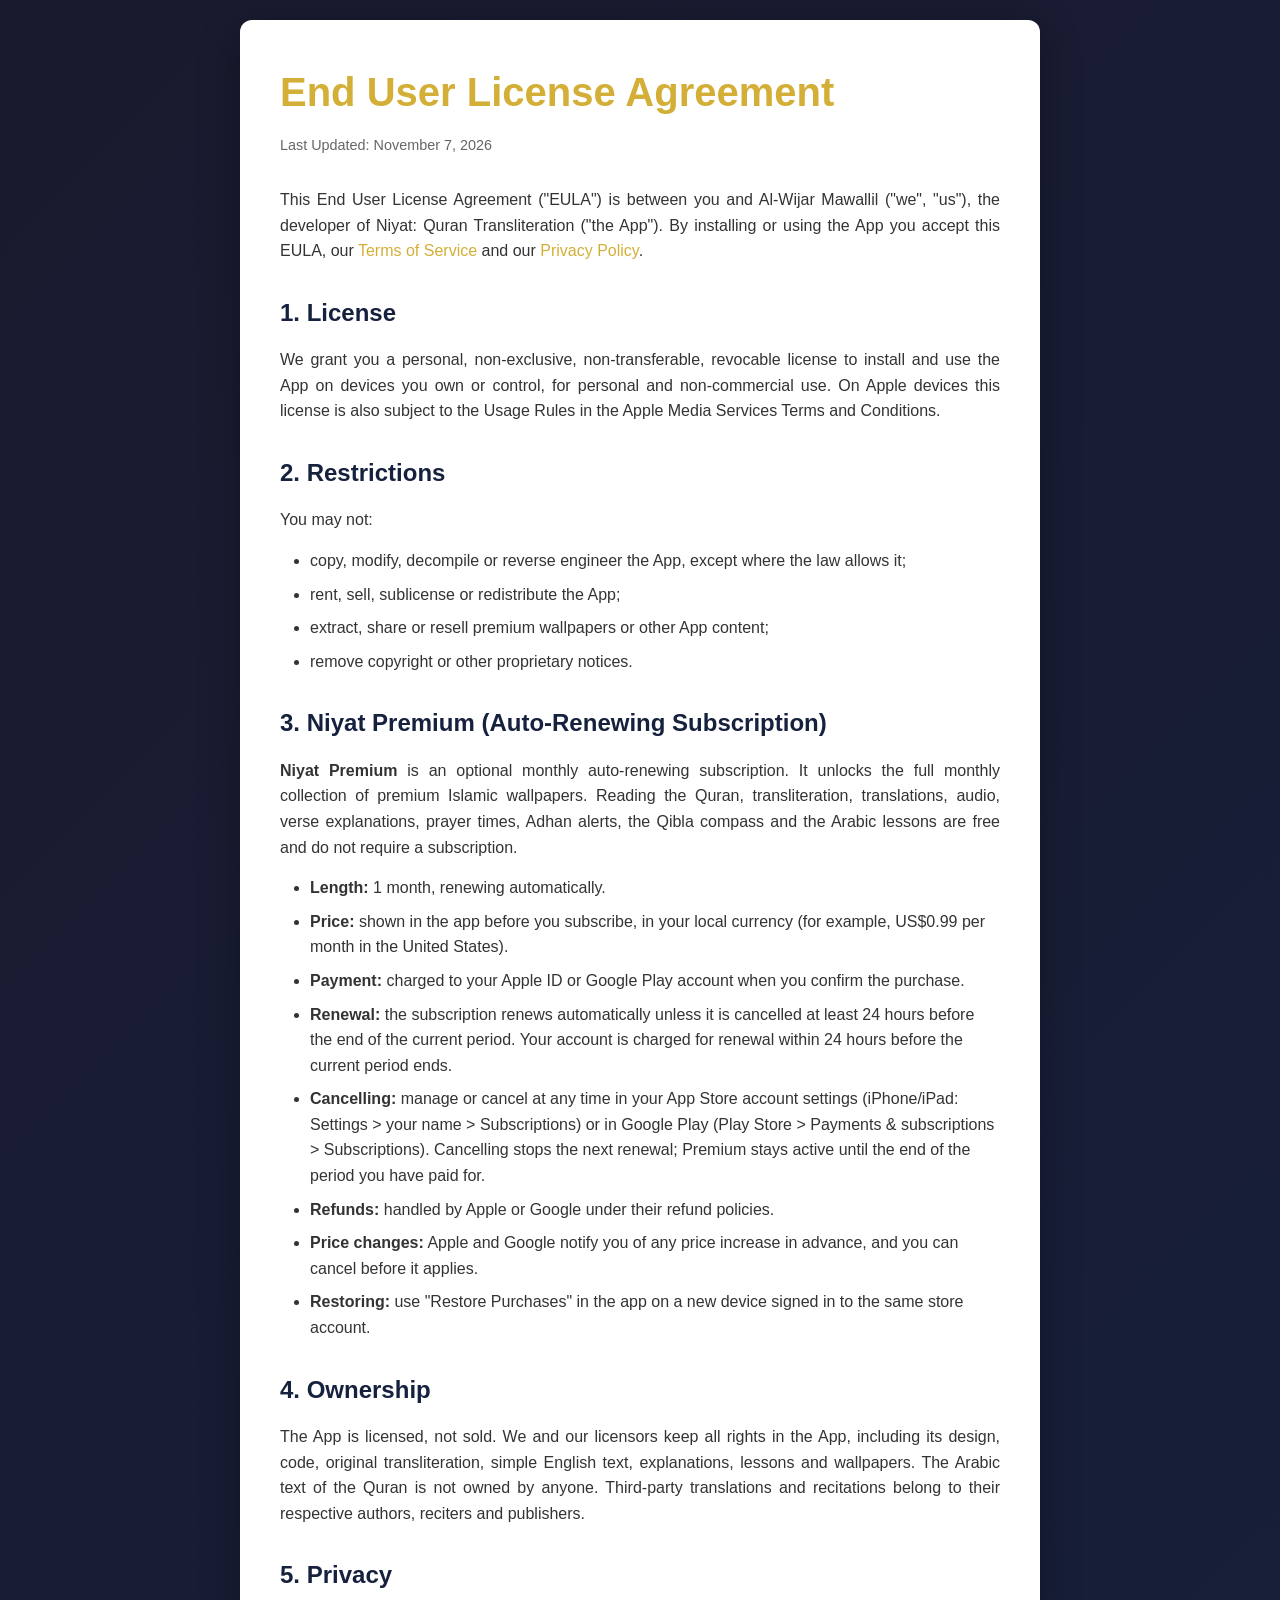
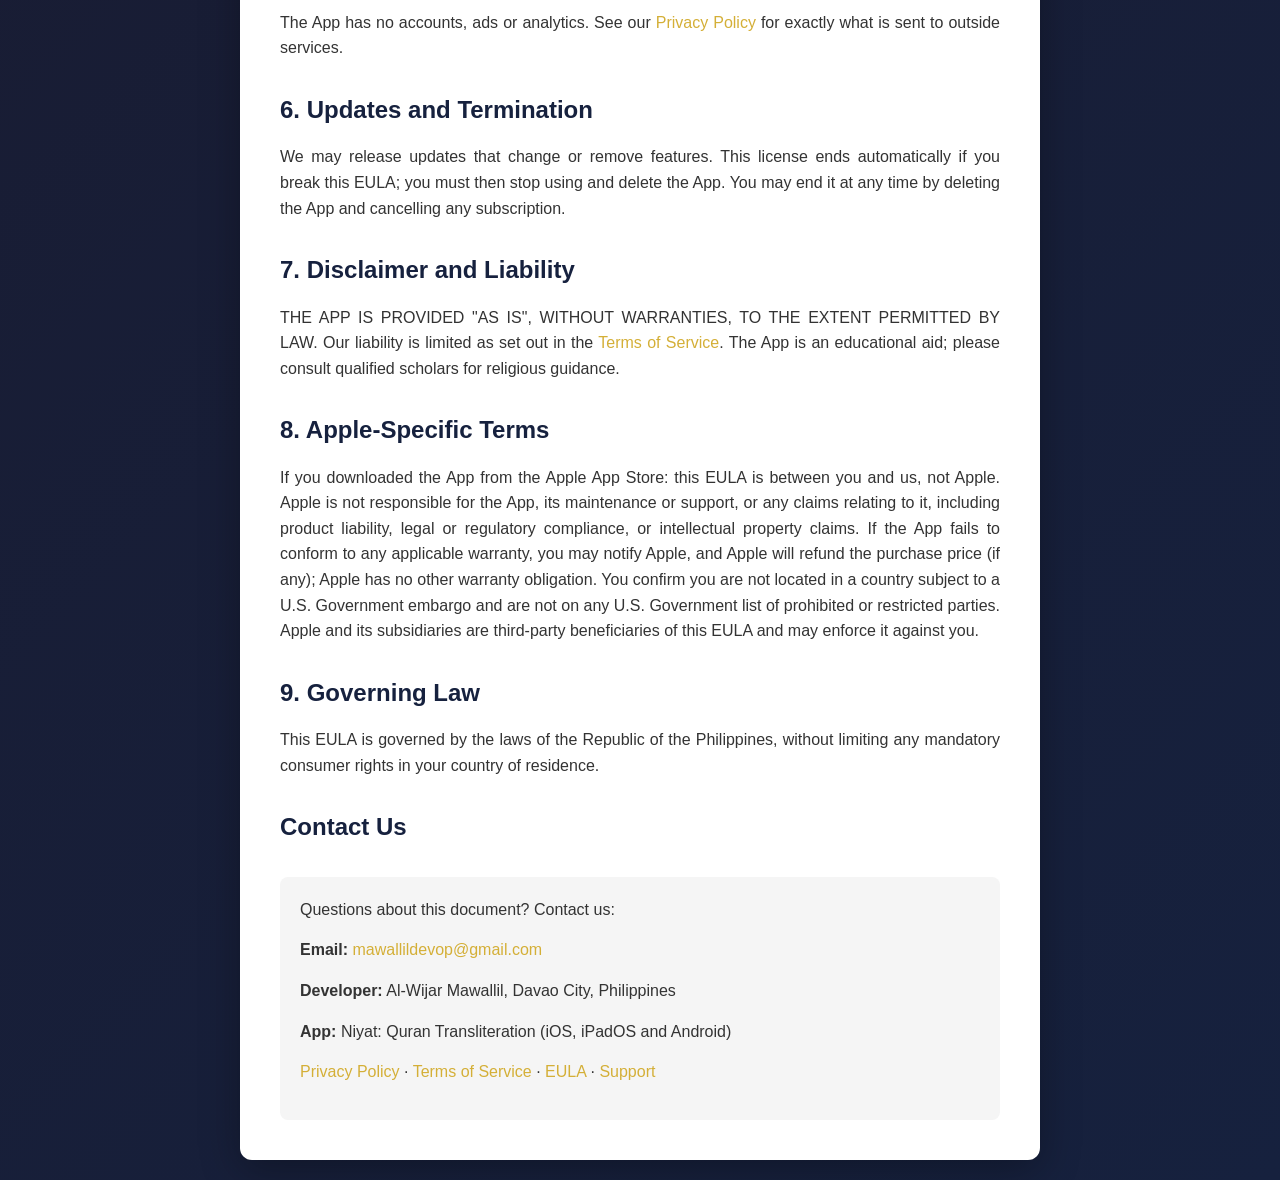
==== eula.html @ fa517d06 "Add Niyat legal and support pages Co-Authored-By: Claude Opus 5.5 <noreply@anthropic.com> Claude-Ses" ====
<!DOCTYPE html>
<html lang="en">

<head>
    <meta charset="UTF-8">
    <meta name="viewport" content="width=device-width, initial-scale=1.0">
    <title>End User License Agreement - Niyat</title>
    <style>
        * {
            margin: 0;
            padding: 0;
            box-sizing: border-box;
        }

        body {
            font-family: -apple-system, BlinkMacSystemFont, 'Segoe UI', Roboto, Oxygen, Ubuntu, Cantarell, sans-serif;
            line-height: 1.6;
            color: #333;
            background: linear-gradient(135deg, #1a1a2e 0%, #16213e 100%);
            min-height: 100vh;
            padding: 20px;
        }

        .container {
            max-width: 800px;
            margin: 0 auto;
            background: white;
            padding: 40px;
            border-radius: 12px;
            box-shadow: 0 10px 40px rgba(0, 0, 0, 0.3);
        }

        h1 {
            color: #D4AF37;
            margin-bottom: 10px;
            font-size: 2.5em;
        }

        .last-updated {
            color: #666;
            font-size: 0.9em;
            margin-bottom: 30px;
        }

        h2 {
            color: #16213e;
            margin-top: 30px;
            margin-bottom: 15px;
            font-size: 1.5em;
        }

        p {
            margin-bottom: 15px;
            text-align: justify;
        }

        ul {
            margin-left: 30px;
            margin-bottom: 15px;
        }

        li {
            margin-bottom: 8px;
        }

        .contact {
            background: #f5f5f5;
            padding: 20px;
            border-radius: 8px;
            margin-top: 30px;
        }

        .note {
            background: #fff8e1;
            border-left: 4px solid #D4AF37;
            padding: 15px 20px;
            border-radius: 6px;
            margin-bottom: 15px;
        }

        h3 {
            color: #16213e;
            margin: 20px 0 10px;
        }

        a {
            color: #D4AF37;
            text-decoration: none;
        }

        a:hover {
            text-decoration: underline;
        }
    </style>
</head>

<body>
    <div class="container">
        <h1>End User License Agreement</h1>
        <p class="last-updated">Last Updated: November 7, 2026</p>

        <p>This End User License Agreement ("EULA") is between you and Al-Wijar Mawallil ("we", "us"), the developer of
            Niyat: Quran Transliteration ("the App"). By installing or using the App you accept this EULA, our
            <a href="terms">Terms of Service</a> and our <a href="privacy">Privacy Policy</a>.</p>

        <h2>1. License</h2>
        <p>We grant you a personal, non-exclusive, non-transferable, revocable license to install and use the App on
            devices you own or control, for personal and non-commercial use. On Apple devices this license is also
            subject to the Usage Rules in the Apple Media Services Terms and Conditions.</p>

        <h2>2. Restrictions</h2>
        <p>You may not:</p>
        <ul>
            <li>copy, modify, decompile or reverse engineer the App, except where the law allows it;</li>
            <li>rent, sell, sublicense or redistribute the App;</li>
            <li>extract, share or resell premium wallpapers or other App content;</li>
            <li>remove copyright or other proprietary notices.</li>
        </ul>

        <h2>3. Niyat Premium (Auto-Renewing Subscription)</h2>
        <p><strong>Niyat Premium</strong> is an optional monthly auto-renewing subscription. It unlocks the full monthly
            collection of premium Islamic wallpapers. Reading the Quran, transliteration, translations, audio, verse
            explanations, prayer times, Adhan alerts, the Qibla compass and the Arabic lessons are free and do not require
            a subscription.</p>
        <ul>
            <li><strong>Length:</strong> 1 month, renewing automatically.</li>
            <li><strong>Price:</strong> shown in the app before you subscribe, in your local currency (for example,
                US$0.99 per month in the United States).</li>
            <li><strong>Payment:</strong> charged to your Apple ID or Google Play account when you confirm the purchase.
            </li>
            <li><strong>Renewal:</strong> the subscription renews automatically unless it is cancelled at least 24 hours
                before the end of the current period. Your account is charged for renewal within 24 hours before the
                current period ends.</li>
            <li><strong>Cancelling:</strong> manage or cancel at any time in your App Store account settings (iPhone/iPad:
                Settings &gt; your name &gt; Subscriptions) or in Google Play (Play Store &gt; Payments &amp;
                subscriptions &gt; Subscriptions). Cancelling stops the next renewal; Premium stays active until the end
                of the period you have paid for.</li>
            <li><strong>Refunds:</strong> handled by Apple or Google under their refund policies.</li>
            <li><strong>Price changes:</strong> Apple and Google notify you of any price increase in advance, and you can
                cancel before it applies.</li>
            <li><strong>Restoring:</strong> use "Restore Purchases" in the app on a new device signed in to the same store
                account.</li>
        </ul>

        <h2>4. Ownership</h2>
        <p>The App is licensed, not sold. We and our licensors keep all rights in the App, including its design, code,
            original transliteration, simple English text, explanations, lessons and wallpapers. The Arabic text of the
            Quran is not owned by anyone. Third-party translations and recitations belong to their respective authors,
            reciters and publishers.</p>

        <h2>5. Privacy</h2>
        <p>The App has no accounts, ads or analytics. See our <a href="privacy">Privacy Policy</a> for exactly what is
            sent to outside services.</p>

        <h2>6. Updates and Termination</h2>
        <p>We may release updates that change or remove features. This license ends automatically if you break this EULA;
            you must then stop using and delete the App. You may end it at any time by deleting the App and cancelling
            any subscription.</p>

        <h2>7. Disclaimer and Liability</h2>
        <p>THE APP IS PROVIDED "AS IS", WITHOUT WARRANTIES, TO THE EXTENT PERMITTED BY LAW. Our liability is limited as
            set out in the <a href="terms">Terms of Service</a>. The App is an educational aid; please consult qualified
            scholars for religious guidance.</p>

        <h2>8. Apple-Specific Terms</h2>
        <p>If you downloaded the App from the Apple App Store: this EULA is between you and us, not Apple. Apple is not
            responsible for the App, its maintenance or support, or any claims relating to it, including product
            liability, legal or regulatory compliance, or intellectual property claims. If the App fails to conform to
            any applicable warranty, you may notify Apple, and Apple will refund the purchase price (if any); Apple has no
            other warranty obligation. You confirm you are not located in a country subject to a U.S. Government embargo
            and are not on any U.S. Government list of prohibited or restricted parties. Apple and its subsidiaries are
            third-party beneficiaries of this EULA and may enforce it against you.</p>

        <h2>9. Governing Law</h2>
        <p>This EULA is governed by the laws of the Republic of the Philippines, without limiting any mandatory consumer
            rights in your country of residence.</p>

        <h2>Contact Us</h2>
        <div class="contact">
            <p>Questions about this document? Contact us:</p>
            <p><strong>Email:</strong> <a href="mailto:mawallildevop@gmail.com">mawallildevop@gmail.com</a></p>
            <p><strong>Developer:</strong> Al-Wijar Mawallil, Davao City, Philippines</p>
            <p><strong>App:</strong> Niyat: Quran Transliteration (iOS, iPadOS and Android)</p>
            <p><a href="privacy">Privacy Policy</a> &middot; <a href="terms">Terms of Service</a> &middot; <a href="eula">EULA</a> &middot; <a href="support">Support</a></p>
        </div>
    </div>
</body>

</html>
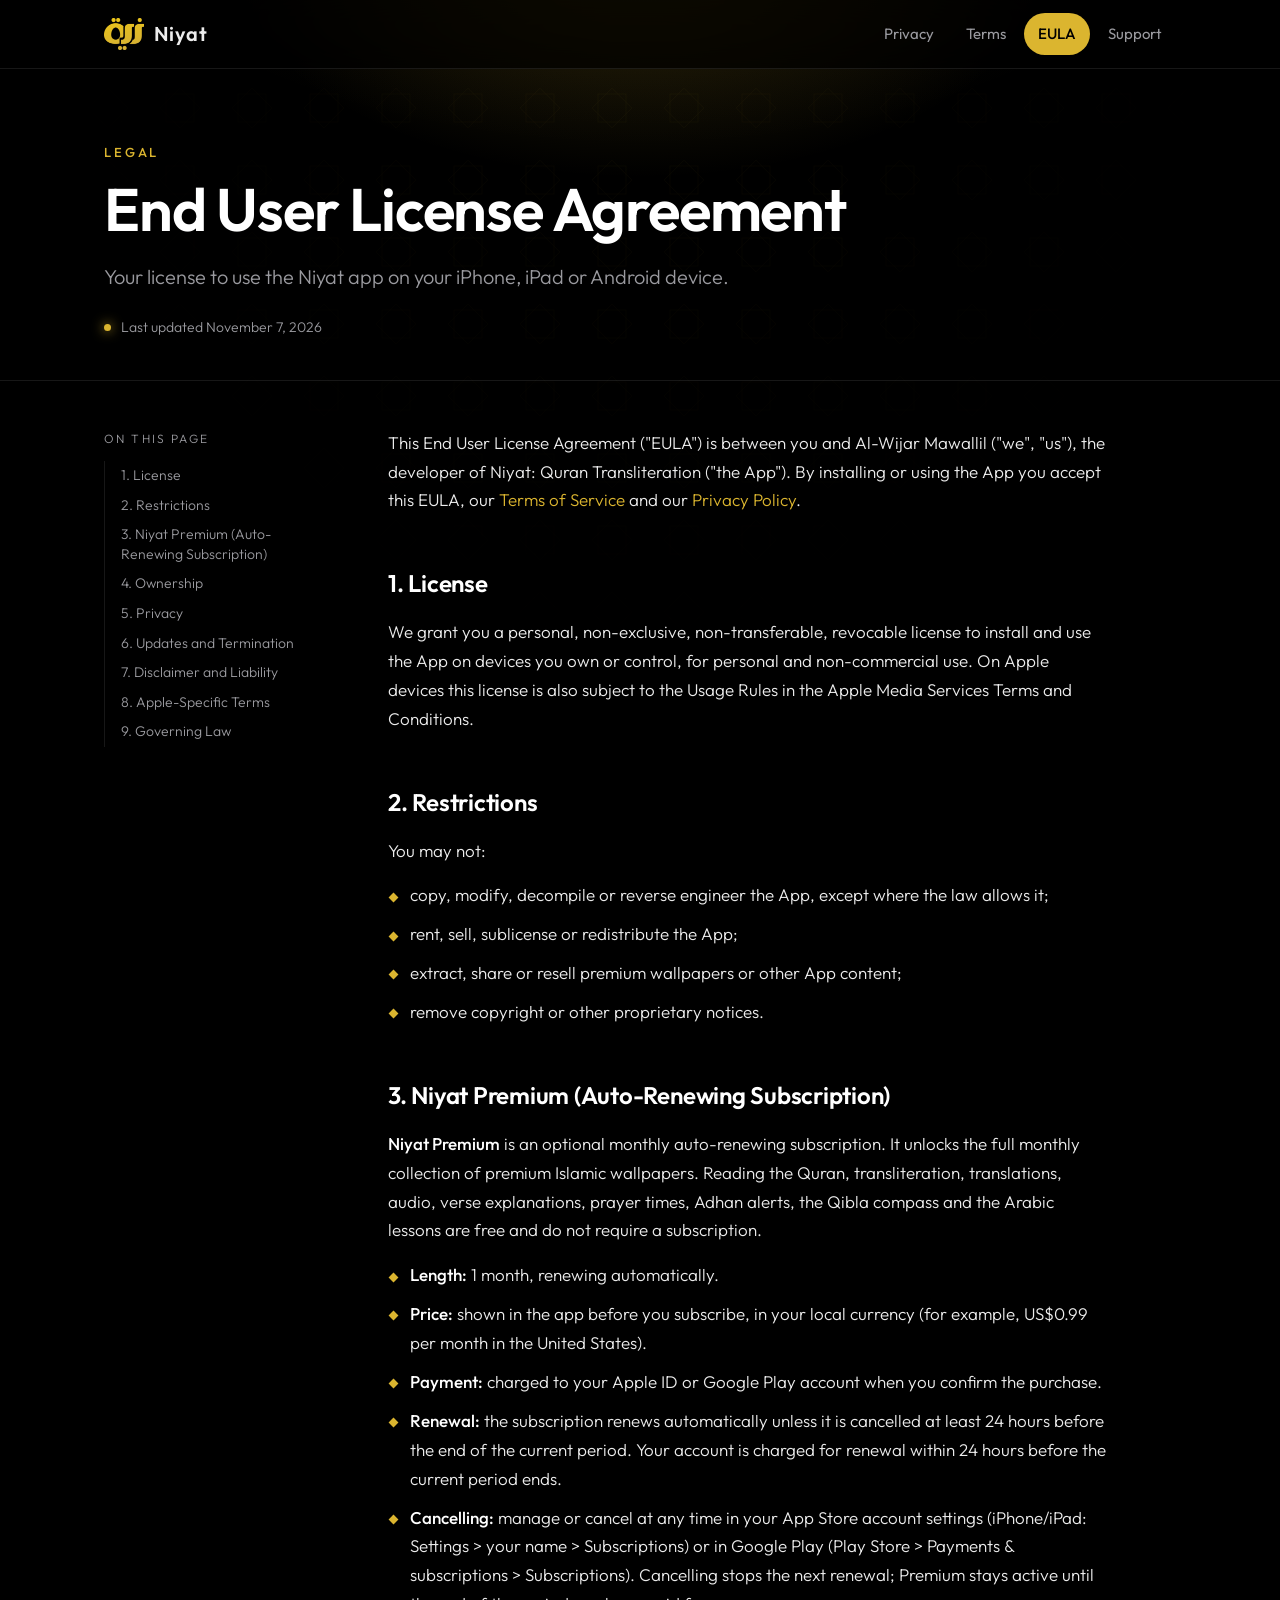
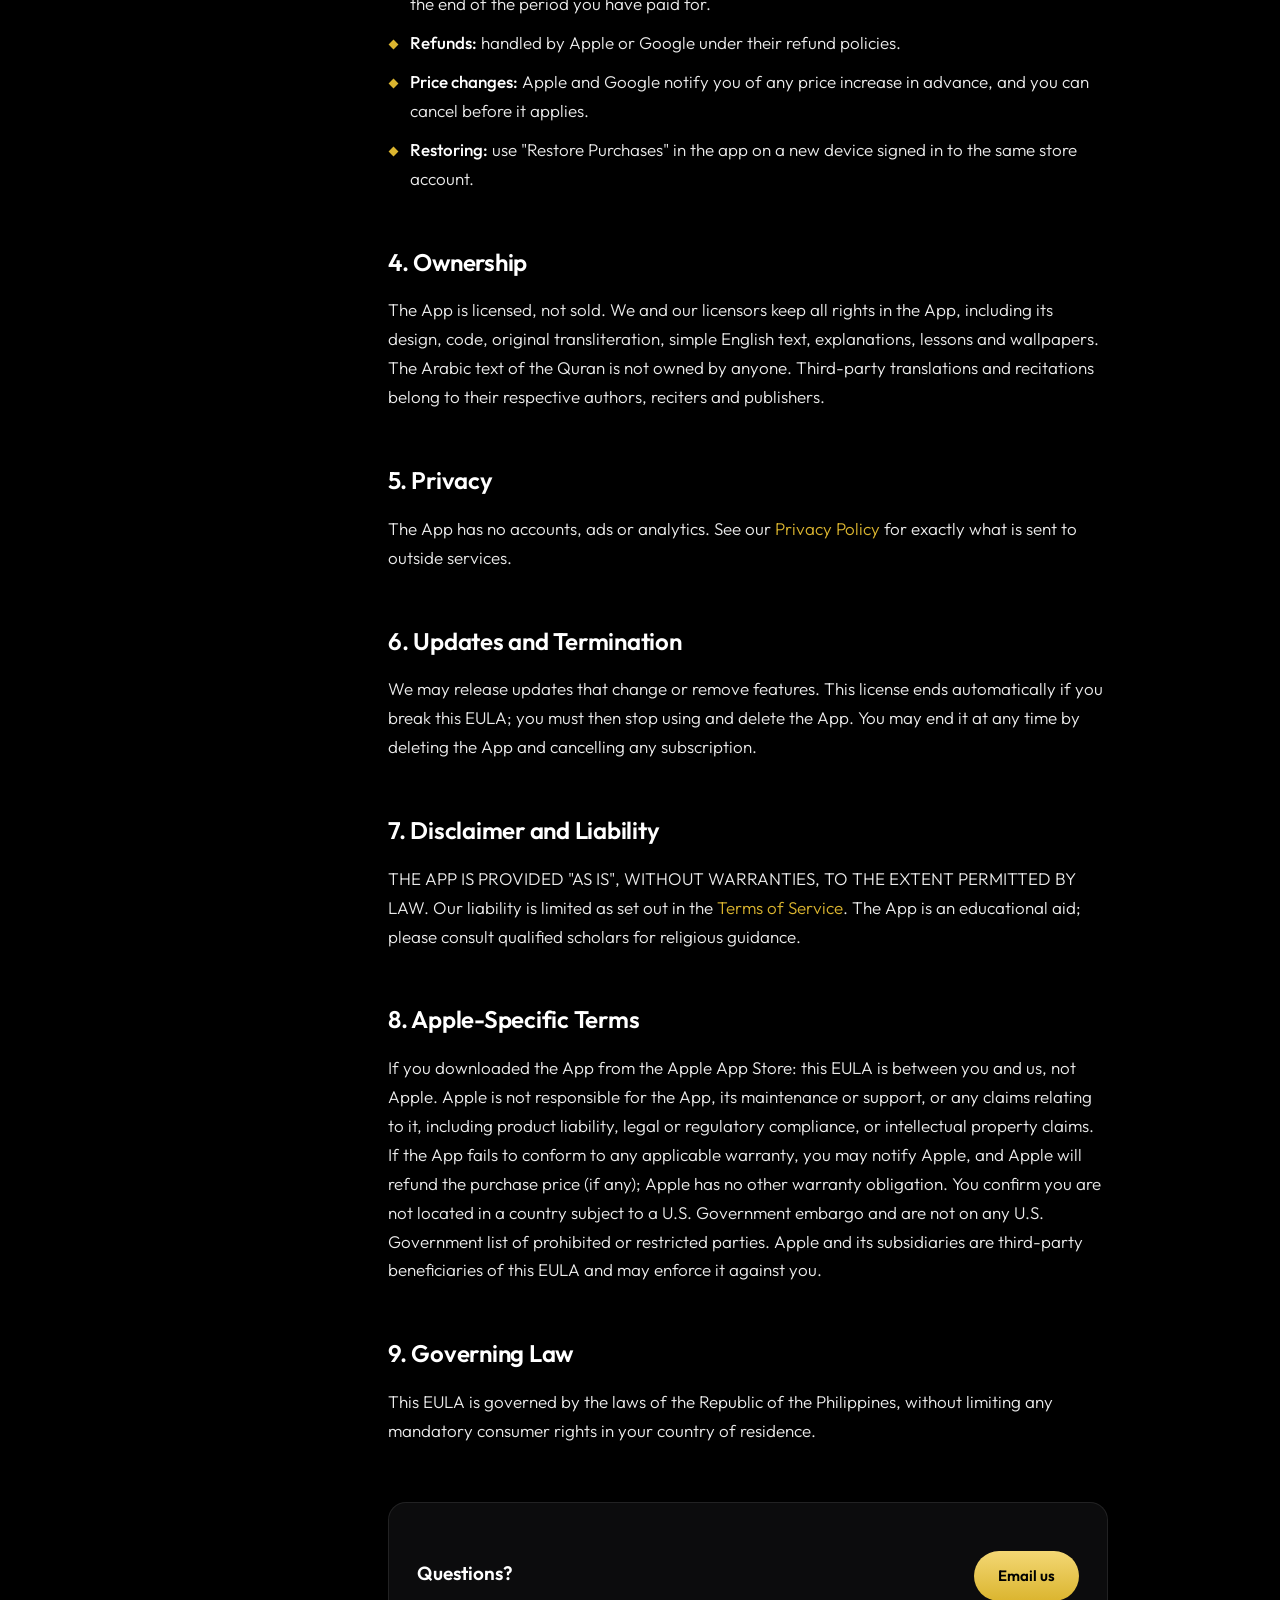
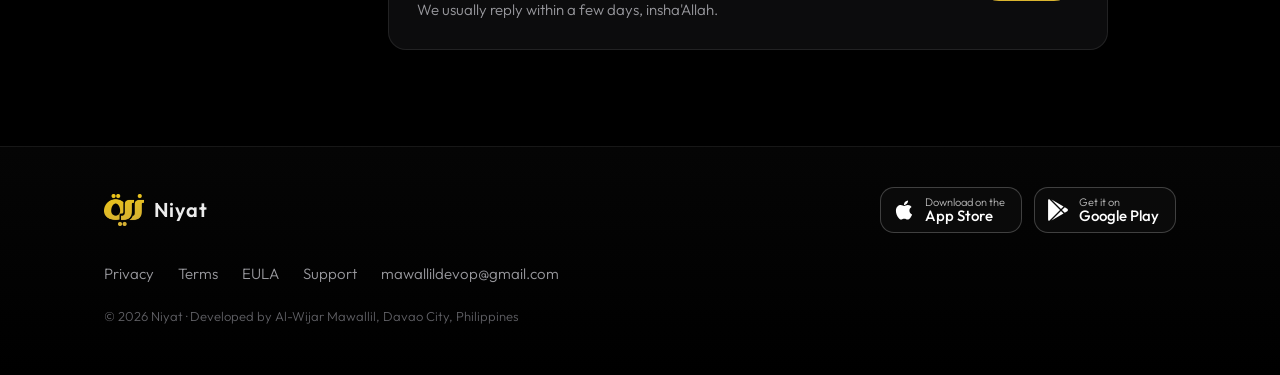
==== commit 65d80d4f: "Redesign legal site: black and gold Niyat theme with logo Co-Authored-By: Claude Opus 5.5 <noreply@a" ====
--- a/eula.html
+++ b/eula.html
@@ -1,114 +1,43 @@
-<!DOCTYPE html>
+<!doctype html>
 <html lang="en">
-
 <head>
-    <meta charset="UTF-8">
-    <meta name="viewport" content="width=device-width, initial-scale=1.0">
-    <title>End User License Agreement - Niyat</title>
-    <style>
-        * {
-            margin: 0;
-            padding: 0;
-            box-sizing: border-box;
-        }
-
-        body {
-            font-family: -apple-system, BlinkMacSystemFont, 'Segoe UI', Roboto, Oxygen, Ubuntu, Cantarell, sans-serif;
-            line-height: 1.6;
-            color: #333;
-            background: linear-gradient(135deg, #1a1a2e 0%, #16213e 100%);
-            min-height: 100vh;
-            padding: 20px;
-        }
-
-        .container {
-            max-width: 800px;
-            margin: 0 auto;
-            background: white;
-            padding: 40px;
-            border-radius: 12px;
-            box-shadow: 0 10px 40px rgba(0, 0, 0, 0.3);
-        }
-
-        h1 {
-            color: #D4AF37;
-            margin-bottom: 10px;
-            font-size: 2.5em;
-        }
-
-        .last-updated {
-            color: #666;
-            font-size: 0.9em;
-            margin-bottom: 30px;
-        }
-
-        h2 {
-            color: #16213e;
-            margin-top: 30px;
-            margin-bottom: 15px;
-            font-size: 1.5em;
-        }
-
-        p {
-            margin-bottom: 15px;
-            text-align: justify;
-        }
-
-        ul {
-            margin-left: 30px;
-            margin-bottom: 15px;
-        }
-
-        li {
-            margin-bottom: 8px;
-        }
-
-        .contact {
-            background: #f5f5f5;
-            padding: 20px;
-            border-radius: 8px;
-            margin-top: 30px;
-        }
-
-        .note {
-            background: #fff8e1;
-            border-left: 4px solid #D4AF37;
-            padding: 15px 20px;
-            border-radius: 6px;
-            margin-bottom: 15px;
-        }
-
-        h3 {
-            color: #16213e;
-            margin: 20px 0 10px;
-        }
-
-        a {
-            color: #D4AF37;
-            text-decoration: none;
-        }
-
-        a:hover {
-            text-decoration: underline;
-        }
-    </style>
+<meta charset="utf-8">
+<meta name="viewport" content="width=device-width, initial-scale=1">
+<title>End User License Agreement · Niyat</title>
+<meta name="description" content="Your license to use the Niyat app on your iPhone, iPad or Android device.">
+<meta name="theme-color" content="#000000">
+<link rel="icon" type="image/png" href="assets/favicon.png">
+<link rel="apple-touch-icon" href="assets/apple-touch-icon.png">
+<meta property="og:title" content="End User License Agreement · Niyat">
+<meta property="og:description" content="Your license to use the Niyat app on your iPhone, iPad or Android device.">
+<meta property="og:image" content="https://mawallil.github.io/niyat-legal/assets/apple-touch-icon.png">
+<link rel="preconnect" href="https://fonts.googleapis.com">
+<link rel="preconnect" href="https://fonts.gstatic.com" crossorigin>
+<link href="https://fonts.googleapis.com/css2?family=Outfit:wght@300;400;500;600;700&display=swap" rel="stylesheet">
+<link rel="stylesheet" href="assets/style.css">
 </head>
-
-<body>
-    <div class="container">
-        <h1>End User License Agreement</h1>
-        <p class="last-updated">Last Updated: November 7, 2026</p>
-
-        <p>This End User License Agreement ("EULA") is between you and Al-Wijar Mawallil ("we", "us"), the developer of
+<body class="">
+<div class="glow" aria-hidden="true"></div>
+<header class="top"><div class="wrap bar">
+<a class="brand" href="./"><img src="assets/logo.png" alt="" width="40" height="31"><span>Niyat</span></a>
+<nav class="nav"><a href="privacy">Privacy</a><a href="terms">Terms</a><a href="eula" aria-current="page">EULA</a><a href="support">Support</a></nav>
+</div></header>
+<main><section class="hero small"><div class="wrap">
+<p class="eyebrow">Legal</p><h1>End User License Agreement</h1><p class="lead">Your license to use the Niyat app on your iPhone, iPad or Android device.</p>
+<p class="meta"><span class="dot"></span>Last updated November 7, 2026</p>
+</div></section>
+<div class="wrap doc-grid">
+<aside class="toc"><p>On this page</p><ol><li><a href="#1-license">1. License</a></li><li><a href="#2-restrictions">2. Restrictions</a></li><li><a href="#3-niyat-premium-auto-renewing-subscription">3. Niyat Premium (Auto-Renewing Subscription)</a></li><li><a href="#4-ownership">4. Ownership</a></li><li><a href="#5-privacy">5. Privacy</a></li><li><a href="#6-updates-and-termination">6. Updates and Termination</a></li><li><a href="#7-disclaimer-and-liability">7. Disclaimer and Liability</a></li><li><a href="#8-apple-specific-terms">8. Apple-Specific Terms</a></li><li><a href="#9-governing-law">9. Governing Law</a></li></ol></aside>
+<article class="prose"><p>This End User License Agreement ("EULA") is between you and Al-Wijar Mawallil ("we", "us"), the developer of
             Niyat: Quran Transliteration ("the App"). By installing or using the App you accept this EULA, our
             <a href="terms">Terms of Service</a> and our <a href="privacy">Privacy Policy</a>.</p>
 
-        <h2>1. License</h2>
+        <h2 id="1-license">1. License</h2>
         <p>We grant you a personal, non-exclusive, non-transferable, revocable license to install and use the App on
             devices you own or control, for personal and non-commercial use. On Apple devices this license is also
             subject to the Usage Rules in the Apple Media Services Terms and Conditions.</p>
 
-        <h2>2. Restrictions</h2>
+        <h2 id="2-restrictions">2. Restrictions</h2>
         <p>You may not:</p>
         <ul>
             <li>copy, modify, decompile or reverse engineer the App, except where the law allows it;</li>
@@ -117,7 +46,7 @@
             <li>remove copyright or other proprietary notices.</li>
         </ul>
 
-        <h2>3. Niyat Premium (Auto-Renewing Subscription)</h2>
+        <h2 id="3-niyat-premium-auto-renewing-subscription">3. Niyat Premium (Auto-Renewing Subscription)</h2>
         <p><strong>Niyat Premium</strong> is an optional monthly auto-renewing subscription. It unlocks the full monthly
             collection of premium Islamic wallpapers. Reading the Quran, transliteration, translations, audio, verse
             explanations, prayer times, Adhan alerts, the Qibla compass and the Arabic lessons are free and do not require
@@ -142,27 +71,27 @@
                 account.</li>
         </ul>
 
-        <h2>4. Ownership</h2>
+        <h2 id="4-ownership">4. Ownership</h2>
         <p>The App is licensed, not sold. We and our licensors keep all rights in the App, including its design, code,
             original transliteration, simple English text, explanations, lessons and wallpapers. The Arabic text of the
             Quran is not owned by anyone. Third-party translations and recitations belong to their respective authors,
             reciters and publishers.</p>
 
-        <h2>5. Privacy</h2>
+        <h2 id="5-privacy">5. Privacy</h2>
         <p>The App has no accounts, ads or analytics. See our <a href="privacy">Privacy Policy</a> for exactly what is
             sent to outside services.</p>
 
-        <h2>6. Updates and Termination</h2>
+        <h2 id="6-updates-and-termination">6. Updates and Termination</h2>
         <p>We may release updates that change or remove features. This license ends automatically if you break this EULA;
             you must then stop using and delete the App. You may end it at any time by deleting the App and cancelling
             any subscription.</p>
 
-        <h2>7. Disclaimer and Liability</h2>
+        <h2 id="7-disclaimer-and-liability">7. Disclaimer and Liability</h2>
         <p>THE APP IS PROVIDED "AS IS", WITHOUT WARRANTIES, TO THE EXTENT PERMITTED BY LAW. Our liability is limited as
             set out in the <a href="terms">Terms of Service</a>. The App is an educational aid; please consult qualified
             scholars for religious guidance.</p>
 
-        <h2>8. Apple-Specific Terms</h2>
+        <h2 id="8-apple-specific-terms">8. Apple-Specific Terms</h2>
         <p>If you downloaded the App from the Apple App Store: this EULA is between you and us, not Apple. Apple is not
             responsible for the App, its maintenance or support, or any claims relating to it, including product
             liability, legal or regulatory compliance, or intellectual property claims. If the App fails to conform to
@@ -171,19 +100,15 @@
             and are not on any U.S. Government list of prohibited or restricted parties. Apple and its subsidiaries are
             third-party beneficiaries of this EULA and may enforce it against you.</p>
 
-        <h2>9. Governing Law</h2>
+        <h2 id="9-governing-law">9. Governing Law</h2>
         <p>This EULA is governed by the laws of the Republic of the Philippines, without limiting any mandatory consumer
             rights in your country of residence.</p>
-
-        <h2>Contact Us</h2>
-        <div class="contact">
-            <p>Questions about this document? Contact us:</p>
-            <p><strong>Email:</strong> <a href="mailto:mawallildevop@gmail.com">mawallildevop@gmail.com</a></p>
-            <p><strong>Developer:</strong> Al-Wijar Mawallil, Davao City, Philippines</p>
-            <p><strong>App:</strong> Niyat: Quran Transliteration (iOS, iPadOS and Android)</p>
-            <p><a href="privacy">Privacy Policy</a> &middot; <a href="terms">Terms of Service</a> &middot; <a href="eula">EULA</a> &middot; <a href="support">Support</a></p>
-        </div>
-    </div>
+<div class="contact-card"><div><h3>Questions?</h3><p>We usually reply within a few days, insha'Allah.</p></div><a class="btn" href="mailto:mawallildevop@gmail.com">Email us</a></div>
+</article></div></main>
+<footer class="foot"><div class="wrap">
+<div class="foot-top"><a class="brand" href="./"><img src="assets/logo.png" alt="" width="40" height="31"><span>Niyat</span></a><div class="stores"><a class="store" href="https://apps.apple.com/us/app/niyat-quran-transliteration/id6758232364"><span class="ico"><svg viewBox="0 0 384 512" aria-hidden="true"><path fill="currentColor" d="M318.7 268.7c-.2-36.7 16.4-64.4 50-84.8-18.8-26.9-47.2-41.7-84.7-44.6-35.5-2.8-74.3 20.7-88.5 20.7-15 0-49.4-19.7-76.4-19.7C63.3 141.2 4 184.8 4 273.5q0 39.3 14.4 81.2c12.8 36.7 59 126.7 107.2 125.2 25.2-.6 43-17.9 75.8-17.9 31.8 0 48.3 17.9 76.4 17.9 48.6-.7 90.4-82.5 102.6-119.3-65.2-30.7-61.7-90-61.7-91.9zm-56.6-164.2c27.3-32.4 24.8-61.9 24-72.5-24.1 1.4-52 16.4-67.9 34.9-17.5 19.8-27.8 44.3-25.6 71.9 26.1 2 49.9-11.4 69.5-34.3z"/></svg></span><span><small>Download on the</small>App Store</span></a><a class="store" href="https://play.google.com/store/apps/details?id=com.aicob.niyat"><span class="ico"><svg viewBox="0 0 512 512" aria-hidden="true"><path fill="currentColor" d="M325.3 234.3 104.6 13l280.8 161.2-60.1 60.1zM47 0C34 6.8 25.3 19.2 25.3 35.3v441.3c0 16.1 8.7 28.5 21.7 35.3l256.6-256L47 0zm425.2 225.6-58.9-34.1-65.7 64.5 65.7 64.5 60.1-34.1c18-14.3 18-46.5-1.2-60.8zM104.6 499l280.8-161.2-60.1-60.1L104.6 499z"/></svg></span><span><small>Get it on</small>Google Play</span></a></div></div>
+<div class="foot-links"><a href="privacy">Privacy</a><a href="terms">Terms</a><a href="eula">EULA</a><a href="support">Support</a><a href="mailto:mawallildevop@gmail.com">mawallildevop@gmail.com</a></div>
+<p class="fine">&copy; 2026 Niyat · Developed by Al-Wijar Mawallil, Davao City, Philippines</p>
+</div></footer>
 </body>
-
 </html>
--- a/assets/style.css
+++ b/assets/style.css
@@ -0,0 +1,138 @@
+:root{
+  --bg:#000;
+  --surface:#0c0c0d;
+  --surface-2:#141416;
+  --line:rgba(255,255,255,.09);
+  --line-gold:rgba(219,181,47,.35);
+  --text:#ececec;
+  --muted:#9a9a9f;
+  --gold:#dbb52f;
+  --gold-hi:#f3d774;
+  --gold-lo:#b8901f;
+  --radius:18px;
+  color-scheme:dark;
+}
+*{box-sizing:border-box;margin:0;padding:0}
+html{scroll-behavior:smooth;-webkit-text-size-adjust:100%}
+body{background:var(--bg);color:var(--text);font-family:Outfit,system-ui,-apple-system,"Segoe UI",sans-serif;font-size:17px;line-height:1.7;font-weight:300;min-height:100vh;overflow-x:hidden;position:relative}
+a{color:var(--gold);text-decoration:none}
+a:hover{color:var(--gold-hi)}
+img{display:block;max-width:100%}
+.wrap{max-width:1120px;margin:0 auto;padding:0 24px}
+.narrow{max-width:760px}
+.center{text-align:center}
+
+/* ambient light */
+.glow{position:absolute;inset:0 0 auto 0;height:720px;pointer-events:none;z-index:-1;
+  background:
+    radial-gradient(600px 340px at 50% -60px,rgba(219,181,47,.20),transparent 70%),
+    radial-gradient(900px 500px at 50% -200px,rgba(219,181,47,.08),transparent 70%)}
+.glow::after{content:"";position:absolute;inset:0;opacity:.045;
+  background-image:url("data:image/svg+xml,%3Csvg xmlns='http://www.w3.org/2000/svg' width='72' height='72' viewBox='0 0 72 72'%3E%3Cg fill='none' stroke='%23dbb52f' stroke-width='.8'%3E%3Crect x='22' y='22' width='28' height='28'/%3E%3Crect x='22' y='22' width='28' height='28' transform='rotate(45 36 36)'/%3E%3C/g%3E%3C/svg%3E");
+  -webkit-mask-image:radial-gradient(ellipse at 50% 0,#000 10%,transparent 70%);mask-image:radial-gradient(ellipse at 50% 0,#000 10%,transparent 70%)}
+
+/* header */
+.top{position:sticky;top:0;z-index:10;background:rgba(0,0,0,.72);backdrop-filter:saturate(1.4) blur(14px);-webkit-backdrop-filter:saturate(1.4) blur(14px);border-bottom:1px solid var(--line)}
+.bar{display:flex;align-items:center;justify-content:space-between;height:68px;gap:16px}
+.brand{display:flex;align-items:center;gap:10px;color:var(--text);font-weight:600;font-size:20px;letter-spacing:.02em}
+.brand:hover{color:#fff}
+.brand img{width:40px;height:auto}
+.nav{display:flex;gap:4px}
+.nav a{color:var(--muted);font-weight:400;font-size:15px;padding:8px 14px;border-radius:999px;transition:.2s}
+.nav a:hover{color:var(--text);background:var(--surface-2)}
+.nav a[aria-current=page]{color:#000;background:var(--gold);font-weight:500}
+
+/* hero */
+.hero{padding:96px 0 64px}
+.hero.small{padding:72px 0 40px;border-bottom:1px solid var(--line)}
+.hero-logo{width:150px;height:auto;margin:0 auto 28px;filter:drop-shadow(0 10px 40px rgba(219,181,47,.35))}
+.eyebrow{color:var(--gold);font-weight:500;font-size:13px;letter-spacing:.22em;text-transform:uppercase;margin-bottom:14px}
+h1{font-weight:600;font-size:clamp(36px,6vw,60px);line-height:1.08;letter-spacing:-.02em;color:#fff}
+.gold{background:linear-gradient(180deg,var(--gold-hi),var(--gold) 55%,var(--gold-lo));-webkit-background-clip:text;background-clip:text;color:transparent}
+.lead{color:var(--muted);font-size:clamp(17px,2.2vw,20px);max-width:640px;margin-top:18px}
+.center .lead{margin-left:auto;margin-right:auto}
+.meta{display:flex;align-items:center;gap:10px;color:var(--muted);font-size:14px;margin-top:22px}
+.dot{width:7px;height:7px;border-radius:50%;background:var(--gold);box-shadow:0 0 12px var(--gold)}
+
+/* store buttons */
+.stores{display:flex;gap:12px;flex-wrap:wrap}
+.center .stores{justify-content:center;margin-top:34px}
+.store{display:flex;align-items:center;gap:10px;padding:10px 20px 10px 16px;border:1px solid rgba(255,255,255,.22);border-radius:14px;color:#fff;font-weight:500;font-size:18px;line-height:1.1;background:#0a0a0a;transition:.2s}
+.store small{display:block;font-size:11px;font-weight:300;color:#bdbdbd}
+.store .ico{width:22px;height:22px;display:flex}
+.store svg{width:100%;height:100%}
+.store:hover{color:#fff;border-color:var(--gold);transform:translateY(-1px)}
+
+/* home cards */
+.cards{display:grid;grid-template-columns:repeat(4,1fr);gap:16px;padding-bottom:96px}
+.card{display:flex;flex-direction:column;padding:26px;border:1px solid var(--line);border-radius:var(--radius);background:linear-gradient(180deg,var(--surface-2),var(--surface));color:var(--text);transition:.25s}
+.card h2{font-size:19px;font-weight:600;color:#fff;margin-bottom:8px}
+.card p{color:var(--muted);font-size:15px;line-height:1.55;flex:1}
+.card .arrow{color:var(--gold);font-weight:500;font-size:14px;margin-top:18px}
+.card:hover{border-color:var(--line-gold);transform:translateY(-3px);color:var(--text);box-shadow:0 18px 40px -20px rgba(219,181,47,.35)}
+
+/* legal layout */
+.doc-grid{display:grid;grid-template-columns:220px 1fr;gap:64px;padding-top:48px;padding-bottom:96px}
+.toc{position:sticky;top:96px;align-self:start;font-size:14px}
+.toc p{color:var(--muted);font-size:12px;letter-spacing:.18em;text-transform:uppercase;margin-bottom:12px}
+.toc ol{list-style:none;border-left:1px solid var(--line)}
+.toc a{display:block;color:var(--muted);padding:5px 0 5px 16px;margin-left:-1px;border-left:1px solid transparent;line-height:1.4}
+.toc a:hover{color:var(--gold);border-left-color:var(--gold)}
+.prose{max-width:720px;min-width:0}
+.prose h2{font-size:24px;font-weight:600;color:#fff;margin:48px 0 14px;scroll-margin-top:96px;letter-spacing:-.01em}
+.prose h2:first-child{margin-top:0}
+.prose h3{font-size:18px;font-weight:500;color:var(--gold);margin:28px 0 8px}
+.prose p{margin-bottom:16px}
+.prose ul{margin:0 0 18px;padding-left:0;list-style:none}
+.prose li{position:relative;padding-left:22px;margin-bottom:10px}
+.prose li::before{content:"";position:absolute;left:2px;top:.72em;width:7px;height:7px;transform:rotate(45deg);background:var(--gold)}
+.prose strong{color:#fff;font-weight:500}
+.callout{border:1px solid var(--line-gold);background:linear-gradient(135deg,rgba(219,181,47,.10),rgba(219,181,47,.02));padding:22px 24px;border-radius:var(--radius);margin-bottom:36px;color:#ddd}
+.callout strong{color:var(--gold-hi)}
+
+/* contact + support */
+.contact-card{display:flex;align-items:center;justify-content:space-between;gap:20px;margin-top:56px;padding:26px 28px;border:1px solid var(--line);border-radius:var(--radius);background:var(--surface)}
+.contact-card h3{color:#fff;font-weight:600;font-size:19px}
+.contact-card p{color:var(--muted);margin:4px 0 0;font-size:15px}
+.contact-card.big{margin-top:48px;border-color:var(--line-gold);background:linear-gradient(135deg,rgba(219,181,47,.10),var(--surface) 60%)}
+.btn{flex-shrink:0;display:inline-block;padding:12px 24px;border-radius:999px;background:linear-gradient(180deg,var(--gold-hi),var(--gold));color:#000;font-weight:600;font-size:15px;transition:.2s}
+.btn:hover{color:#000;filter:brightness(1.08);transform:translateY(-1px)}
+.section-title{font-size:24px;font-weight:600;color:#fff;margin:56px 0 18px}
+.faq{display:grid;gap:10px;padding-bottom:96px}
+.faq details{border:1px solid var(--line);border-radius:14px;background:var(--surface);overflow:hidden}
+.faq details[open]{border-color:var(--line-gold)}
+.faq summary{cursor:pointer;list-style:none;padding:18px 52px 18px 22px;font-weight:500;color:#fff;position:relative}
+.faq summary::-webkit-details-marker{display:none}
+.faq summary::after{content:"+";position:absolute;right:22px;top:50%;transform:translateY(-50%);color:var(--gold);font-size:24px;font-weight:300}
+.faq details[open] summary::after{content:"–"}
+.faq details p{padding:0 22px 20px;color:#cfcfcf;font-size:16px}
+
+/* footer */
+.foot{border-top:1px solid var(--line);padding:40px 0 48px;background:linear-gradient(180deg,#050505,#000)}
+.foot-top{display:flex;justify-content:space-between;align-items:center;gap:20px;flex-wrap:wrap}
+.foot .store{font-size:15px;padding:8px 16px 8px 12px}
+.foot-links{display:flex;flex-wrap:wrap;gap:8px 24px;margin-top:28px;font-size:15px}
+.foot-links a{color:var(--muted)}
+.foot-links a:hover{color:var(--gold)}
+.fine{color:#5f5f64;font-size:13px;margin-top:18px}
+
+:focus-visible{outline:2px solid var(--gold);outline-offset:3px;border-radius:6px}
+
+@media (max-width:960px){
+  .cards{grid-template-columns:repeat(2,1fr)}
+  .doc-grid{grid-template-columns:1fr;gap:0;padding-top:32px}
+  .toc{display:none}
+}
+@media (max-width:620px){
+  body{font-size:16px}
+  .wrap{padding:0 16px}
+  .bar{height:auto;padding:12px 16px;flex-direction:column;align-items:flex-start;gap:8px}
+  .nav{width:100%;overflow-x:auto;margin:0 -6px}
+  .nav a{padding:6px 12px;font-size:14px;white-space:nowrap}
+  .hero{padding:64px 0 44px}
+  .hero.small{padding:44px 0 28px}
+  .cards{grid-template-columns:1fr}
+  .contact-card{flex-direction:column;align-items:flex-start}
+  .foot-top{flex-direction:column;align-items:flex-start}
+}
+@media (prefers-reduced-motion:reduce){*{transition:none!important;scroll-behavior:auto!important}}
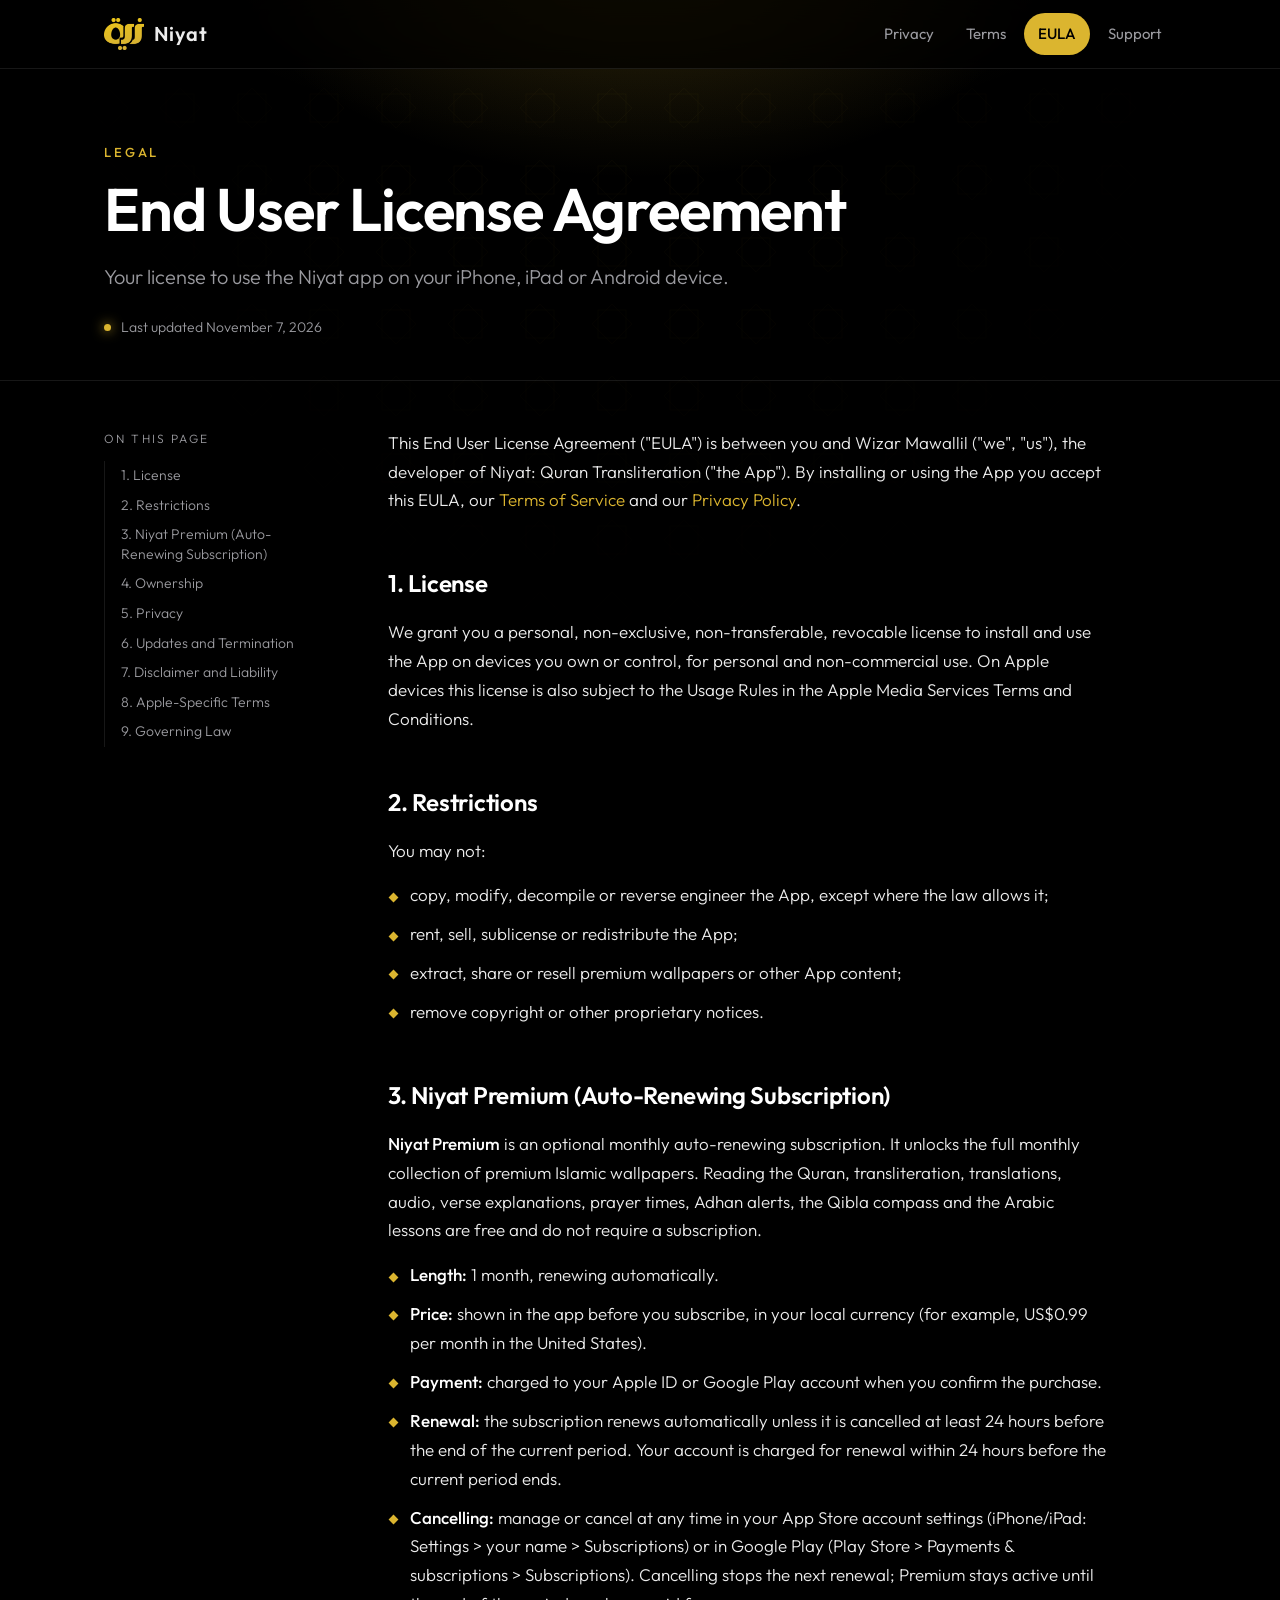
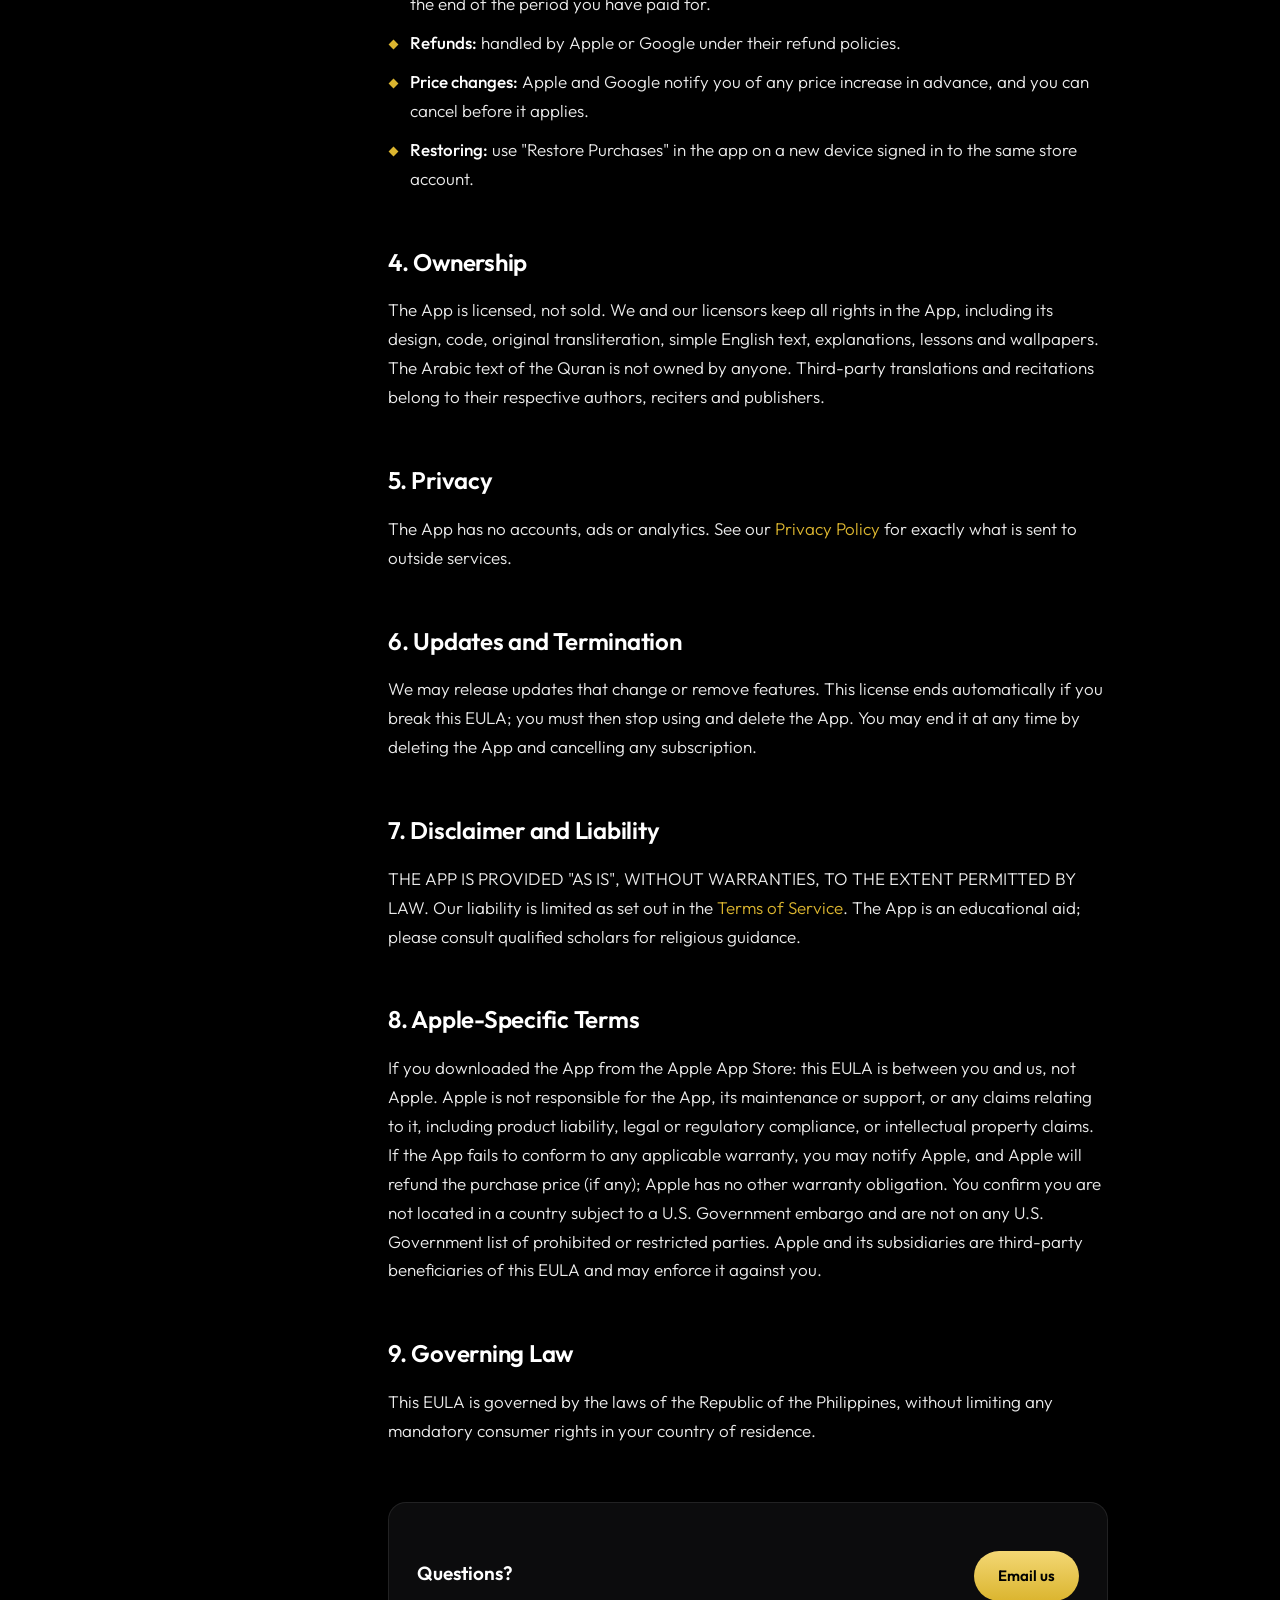
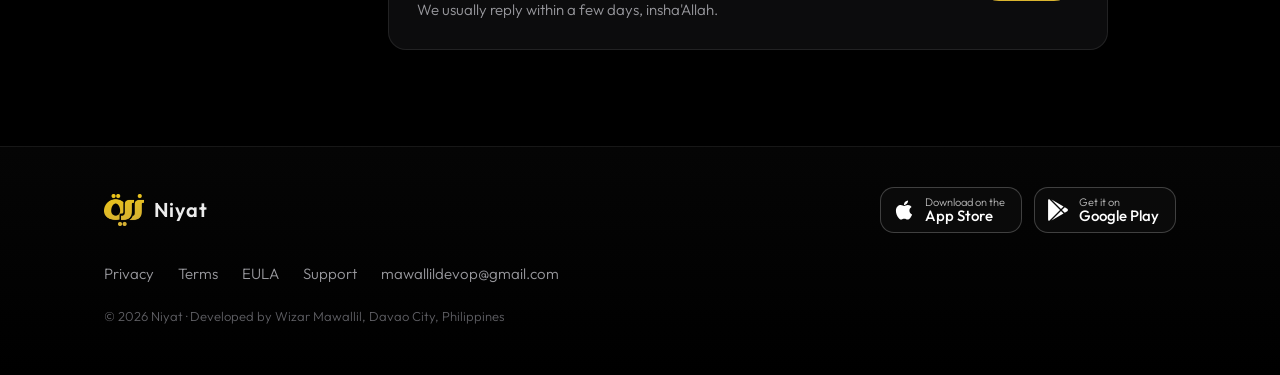
==== commit 98a728a7: "Update developer name to Wizar Mawallil Co-Authored-By: Claude Opus 5.5 <noreply@anthropic.com> Clau" ====
--- a/eula.html
+++ b/eula.html
@@ -28,7 +28,7 @@
 </div></section>
 <div class="wrap doc-grid">
 <aside class="toc"><p>On this page</p><ol><li><a href="#1-license">1. License</a></li><li><a href="#2-restrictions">2. Restrictions</a></li><li><a href="#3-niyat-premium-auto-renewing-subscription">3. Niyat Premium (Auto-Renewing Subscription)</a></li><li><a href="#4-ownership">4. Ownership</a></li><li><a href="#5-privacy">5. Privacy</a></li><li><a href="#6-updates-and-termination">6. Updates and Termination</a></li><li><a href="#7-disclaimer-and-liability">7. Disclaimer and Liability</a></li><li><a href="#8-apple-specific-terms">8. Apple-Specific Terms</a></li><li><a href="#9-governing-law">9. Governing Law</a></li></ol></aside>
-<article class="prose"><p>This End User License Agreement ("EULA") is between you and Al-Wijar Mawallil ("we", "us"), the developer of
+<article class="prose"><p>This End User License Agreement ("EULA") is between you and Wizar Mawallil ("we", "us"), the developer of
             Niyat: Quran Transliteration ("the App"). By installing or using the App you accept this EULA, our
             <a href="terms">Terms of Service</a> and our <a href="privacy">Privacy Policy</a>.</p>
 
@@ -108,7 +108,7 @@
 <footer class="foot"><div class="wrap">
 <div class="foot-top"><a class="brand" href="./"><img src="assets/logo.png" alt="" width="40" height="31"><span>Niyat</span></a><div class="stores"><a class="store" href="https://apps.apple.com/us/app/niyat-quran-transliteration/id6758232364"><span class="ico"><svg viewBox="0 0 384 512" aria-hidden="true"><path fill="currentColor" d="M318.7 268.7c-.2-36.7 16.4-64.4 50-84.8-18.8-26.9-47.2-41.7-84.7-44.6-35.5-2.8-74.3 20.7-88.5 20.7-15 0-49.4-19.7-76.4-19.7C63.3 141.2 4 184.8 4 273.5q0 39.3 14.4 81.2c12.8 36.7 59 126.7 107.2 125.2 25.2-.6 43-17.9 75.8-17.9 31.8 0 48.3 17.9 76.4 17.9 48.6-.7 90.4-82.5 102.6-119.3-65.2-30.7-61.7-90-61.7-91.9zm-56.6-164.2c27.3-32.4 24.8-61.9 24-72.5-24.1 1.4-52 16.4-67.9 34.9-17.5 19.8-27.8 44.3-25.6 71.9 26.1 2 49.9-11.4 69.5-34.3z"/></svg></span><span><small>Download on the</small>App Store</span></a><a class="store" href="https://play.google.com/store/apps/details?id=com.aicob.niyat"><span class="ico"><svg viewBox="0 0 512 512" aria-hidden="true"><path fill="currentColor" d="M325.3 234.3 104.6 13l280.8 161.2-60.1 60.1zM47 0C34 6.8 25.3 19.2 25.3 35.3v441.3c0 16.1 8.7 28.5 21.7 35.3l256.6-256L47 0zm425.2 225.6-58.9-34.1-65.7 64.5 65.7 64.5 60.1-34.1c18-14.3 18-46.5-1.2-60.8zM104.6 499l280.8-161.2-60.1-60.1L104.6 499z"/></svg></span><span><small>Get it on</small>Google Play</span></a></div></div>
 <div class="foot-links"><a href="privacy">Privacy</a><a href="terms">Terms</a><a href="eula">EULA</a><a href="support">Support</a><a href="mailto:mawallildevop@gmail.com">mawallildevop@gmail.com</a></div>
-<p class="fine">&copy; 2026 Niyat · Developed by Al-Wijar Mawallil, Davao City, Philippines</p>
+<p class="fine">&copy; 2026 Niyat · Developed by Wizar Mawallil, Davao City, Philippines</p>
 </div></footer>
 </body>
 </html>
